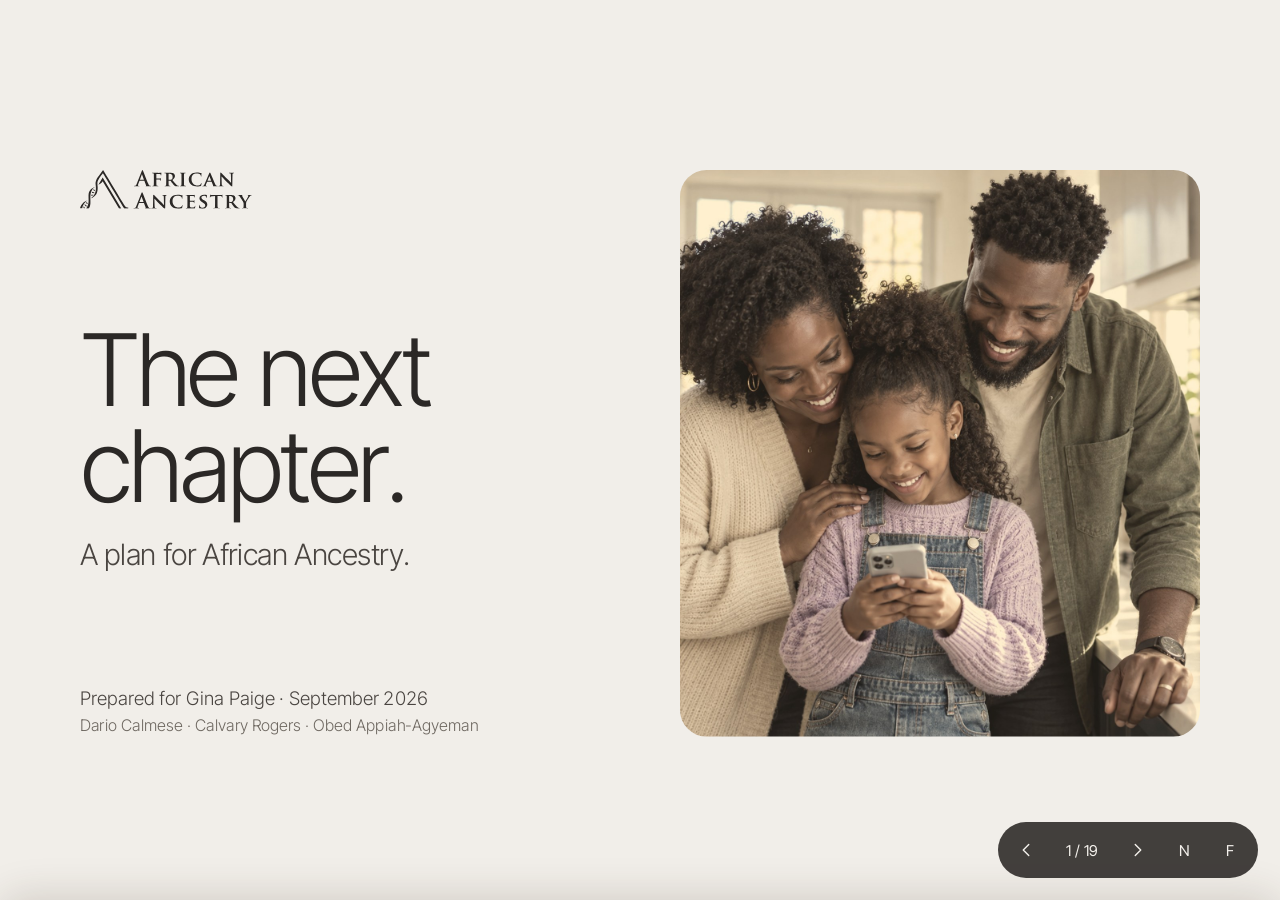
==== index.html @ 21d4db00 "Publish the African Ancestry deck" ====
<!doctype html>
<html lang="en">
<head>
<meta charset="utf-8">
<meta name="viewport" content="width=device-width, initial-scale=1">
<meta name="robots" content="noindex, nofollow">
<title>African Ancestry · The next chapter</title>
<style>
@font-face{font-family:'Inter Tight';font-weight:300;font-display:block;src:url([data-uri]) format('woff2')}
@font-face{font-family:'Inter Tight';font-weight:400;font-display:block;src:url([data-uri]) format('woff2')}
@font-face{font-family:'Inter Tight';font-weight:500;font-display:block;src:url([data-uri]) format('woff2')}
*{box-sizing:border-box}
html,body{margin:0;height:100%;background:#F1EEE9;overflow:hidden;-webkit-font-smoothing:antialiased;font-variant-numeric:tabular-nums}
#stage{position:fixed;left:0;top:0;width:var(--W,1920px);height:1080px;transform-origin:0 0}
#stage>section{position:absolute;left:0;top:0;width:100%;height:1080px;overflow:hidden;visibility:hidden;opacity:0;transition:opacity 280ms ease,visibility 0s linear 280ms}
#stage>section.is-current{visibility:visible;opacity:1;transition:opacity 280ms ease}
section aside{display:none}
/* Deck language = the mockups: warm paper, charcoal ink, light grotesk, dark pills, thin line icons. */
:root {
  --paper: #F1EEE9;
  --card: #F8F6F2;
  --card-line: #E7E2DA;
  --ink: #2B2826;
  --ink-2: #4A4541;
  --muted: #7B756E;
  --faint: #A49D95;
  --line: #DDD7CF;
  --pill: #2F2C2A;
  --on-pill: #F4F1EC;
}
section { background: var(--paper); color: var(--ink); font-family: 'Inter Tight', 'Helvetica Neue', Arial, sans-serif; font-weight: 300; padding: 120px 120px 110px; }
h1, h2, h3, p { margin: 0; font-weight: 300; }

/* chrome: logo top left, count and track top right (like the app's top bar) */
.chrome-logo { position: absolute; left: 120px; top: 52px; height: 40px; }
.chrome-count { position: absolute; right: 120px; top: 58px; display: flex; align-items: center; gap: 22px; font-size: 24px; font-weight: 400; color: var(--faint); }
.chrome-count .track { width: 140px; height: 4px; border-radius: 4px; background: #DCD6CE; overflow: hidden; }
.chrome-count .track i { display: block; height: 100%; background: var(--ink); }

/* type */
.eyebrow { font-size: 26px; line-height: 32px; font-weight: 400; color: var(--faint); }
.title { font-size: 88px; line-height: 92px; letter-spacing: -0.035em; }
.title-m { font-size: 72px; line-height: 78px; letter-spacing: -0.03em; }
.sub { font-size: 38px; line-height: 48px; letter-spacing: -0.02em; color: var(--ink-2); margin-top: 14px; }
.lead { font-size: 44px; line-height: 54px; letter-spacing: -0.02em; }
.body { font-size: 28px; line-height: 40px; color: var(--muted); }
.small { font-size: 24px; line-height: 32px; color: var(--muted); }
.ink { color: var(--ink); } .ink2 { color: var(--ink-2); } .muted { color: var(--muted); } .faint { color: var(--faint); }
.w4 { font-weight: 400; }

/* components */
.card { background: var(--card); border-radius: 32px; box-shadow: 0 1px 2px rgba(60, 45, 30, 0.04), 0 0 0 1px rgba(60, 45, 30, 0.04); }
.row { display: flex; align-items: center; gap: 28px; }
.icircle { flex: none; width: 76px; height: 76px; border-radius: 50%; background: var(--card); border: 1.5px solid var(--card-line); display: grid; place-items: center; color: #3A3632; }
.icircle.sm { width: 60px; height: 60px; }
.rt { font-size: 36px; line-height: 44px; letter-spacing: -0.015em; color: var(--ink); }
.rd { font-size: 26px; line-height: 34px; color: var(--muted); margin-top: 2px; }
.pill { display: inline-flex; align-items: center; gap: 22px; height: 76px; padding: 0 40px; border-radius: 999px; background: var(--pill); color: var(--on-pill); font-size: 28px; font-weight: 400; letter-spacing: -0.005em; white-space: nowrap; }
.pill-outline { display: inline-flex; align-items: center; height: 76px; padding: 0 40px; border-radius: 999px; border: 1.5px solid var(--ink); font-size: 28px; font-weight: 400; }
.hair { height: 1.5px; background: var(--line); border: 0; }

/* device frames */
.phone { flex: none; padding: 10px; border-radius: 56px; background: #1C1A19; box-shadow: 0 40px 80px -30px rgba(60, 45, 30, 0.35), 0 0 0 1px #0E0D0C; }
.phone img { display: block; width: 100%; border-radius: 46px; }
.browser { flex: none; border-radius: 22px; overflow: hidden; background: #FBFAF7; box-shadow: 0 40px 90px -40px rgba(60, 45, 30, 0.35), 0 0 0 1.5px #E3DDD4; }
.browser .bar { height: 46px; display: flex; align-items: center; gap: 10px; padding: 0 20px; border-bottom: 1.5px solid #ECE7E0; }
.browser .bar i { width: 13px; height: 13px; border-radius: 50%; background: #DDD7CE; }
.browser .bar span { margin-left: 18px; flex: 1; max-width: 420px; height: 28px; border-radius: 999px; background: #F1EEE9; font-size: 15px; line-height: 28px; color: var(--muted); text-align: center; font-weight: 400; }
.browser img { display: block; width: 100%; }
.shot { flex: none; padding: 8px; border-radius: 40px; background: #1C1A19; }
.shot img { display: block; width: 100%; border-radius: 32px; }

/* ---------- v2 additions ---------- */
:root { --brown: #7D5E45; --brown-soft: #EDE3D8; }
section { display: flex; flex-direction: column; }
.head { flex: none; }
.body { flex: 1; min-height: 0; position: relative; }
.serif { font-family: 'Instrument Serif', Georgia, serif; font-weight: 400; letter-spacing: -0.005em; }
.outcome { font-family: 'Instrument Serif', Georgia, serif; font-style: italic; font-weight: 400; color: var(--brown); font-size: 40px; line-height: 46px; letter-spacing: -0.005em; }
.outcome-label { font-size: 24px; line-height: 30px; font-weight: 400; color: var(--faint); }
.brown { color: var(--brown); }

/* pulsing dot for "You, next" */
.dot-next { position: relative; display: inline-block; width: 34px; height: 34px; border-radius: 50%; background: var(--brown); flex: none; }
.dot-next::before, .dot-next::after { content: ''; position: absolute; inset: 0; border-radius: 50%; border: 2px solid var(--brown); animation: ring 2.4s cubic-bezier(.2, .6, .3, 1) infinite; }
.dot-next::after { animation-delay: 1.2s; }
@keyframes ring { 0% { transform: scale(1); opacity: .6; } 100% { transform: scale(2.6); opacity: 0; } }
@media print { .dot-next::before, .dot-next::after { animation: none; opacity: 0; } }

/* quadrants */
.quad { display: grid; grid-template-columns: 250px 1fr 1fr; grid-template-rows: auto 1fr 1fr; gap: 14px; height: 100%; }
.qh { display: flex; flex-direction: column; justify-content: flex-end; gap: 4px; padding: 0 4px 6px; }
.qh b { font-weight: 500; font-size: 28px; line-height: 34px; color: var(--ink); }
.qrow { display: flex; flex-direction: column; justify-content: center; gap: 4px; padding-right: 12px; }
.qrow b { font-weight: 500; font-size: 28px; line-height: 34px; color: var(--ink); }
.qcell { position: relative; border-radius: 28px; background: var(--card); box-shadow: 0 0 0 1.5px var(--card-line) inset; padding: 30px 32px; display: flex; flex-direction: column; gap: 14px; }
.qcell.next { background: var(--brown-soft); box-shadow: 0 0 0 1.5px #D9C8B6 inset; justify-content: flex-end; }
.chip { display: inline-flex; align-items: center; gap: 12px; align-self: flex-start; height: 52px; padding: 0 24px 0 18px; border-radius: 999px; background: var(--paper); box-shadow: 0 0 0 1.5px var(--card-line) inset; font-size: 26px; font-weight: 400; color: var(--ink-2); white-space: nowrap; }
.chip i { width: 14px; height: 14px; border-radius: 50%; background: #BDB5AB; flex: none; }
.chip.you { background: var(--ink); color: var(--on-pill); box-shadow: none; }
.chip.you i { background: var(--on-pill); }

/* timeline */
.tl { display: grid; grid-template-columns: repeat(4, 1fr); gap: 56px; position: relative; }
.tl-track { position: absolute; left: 0; right: 0; top: 22px; height: 4px; border-radius: 4px; background: #DCD6CE; }
.tl-track i { display: block; height: 100%; border-radius: 4px; background: var(--ink); }
.tl-node { display: block; position: relative; z-index: 1; width: 48px; height: 48px; border-radius: 50%; background: var(--paper); border: 2px solid var(--ink); }
.tl-node.on { background: var(--ink); }
.tl-node.brown { background: var(--brown); border-color: var(--brown); }
.tl-col.dim { opacity: 0.26; }
.tl-name { font-size: 40px; line-height: 46px; letter-spacing: -0.015em; color: var(--ink); }

/* drill-down lists */
.do-list { display: flex; flex-direction: column; gap: 22px; }
.do { display: flex; align-items: center; gap: 22px; font-size: 32px; line-height: 40px; color: var(--ink); }
.do .icircle { width: 60px; height: 60px; }

/* path of a sale */
.path { display: grid; grid-template-columns: 170px repeat(5, 1fr); column-gap: 16px; row-gap: 20px; align-items: center; }
.step { border-radius: 24px; padding: 22px 22px; background: var(--card); box-shadow: 0 0 0 1.5px var(--card-line) inset; display: flex; flex-direction: column; gap: 10px; min-height: 150px; }
.step .st { font-size: 28px; line-height: 34px; color: var(--ink); }
.step .ss { display: flex; align-items: center; gap: 8px; font-size: 24px; line-height: 30px; }
.step.lost { background: transparent; box-shadow: 0 0 0 1.5px var(--line) inset; }
.step.lost .st { color: var(--faint); }

/* from / to */
.ft { display: grid; grid-template-columns: 200px 1fr 60px 1fr; column-gap: 24px; align-items: center; }
.ft > * { padding: 16px 0; border-bottom: 1.5px solid var(--line); }
.ft .lab { font-size: 26px; font-weight: 400; color: var(--faint); }
.ft .from { font-size: 30px; line-height: 38px; color: var(--muted); }
.ft .to { font-size: 30px; line-height: 38px; color: var(--ink); }
.ft .arr { color: var(--brown); display: grid; place-items: center; }
/* readable grays: every text size in the deck is 24px+, so 3:1 is the floor; body text gets 4.5:1+ */
:root { --muted: #6E6861; --faint: #847D75; }
.chrome-count { top: 56px; }

/* ---------- spacing system (one rhythm for every slide) ---------- */
/* outer margins 120 / 120 / 110. eyebrow -> title 16. head -> body 64. body -> footer 40. */
section { padding: 120px 120px 110px; }
.head .eyebrow + * { margin-top: 16px; }
.title-m { font-size: 72px; line-height: 80px; letter-spacing: -0.03em; }
.body { margin-top: 64px; }
.foot { flex: none; margin-top: 40px; }
.tl { margin-top: 64px !important; }
.row { gap: 24px; }
.today-line { position: absolute; left: 57px; top: -47px; height: 86px; border-left: 2.5px dashed var(--brown); }
.do { font-size: 30px; line-height: 38px; }
.do-list { gap: 20px; }
.step { min-height: 180px; justify-content: space-between; }
.path { row-gap: 28px; }

/* ---------- v3: no cursive; outcomes in brown medium sans; black card titles ---------- */
.outcome { font-family: 'Inter Tight', 'Helvetica Neue', Arial, sans-serif; font-style: normal; font-weight: 500; color: var(--brown); font-size: 30px; line-height: 38px; letter-spacing: -0.01em; }
.lead { color: #141210; font-weight: 400; }

/* quadrant, open plot with dashed axes */
.qplot { position: relative; height: 100%; min-height: 600px; }
.qaxis-v { position: absolute; left: 50%; top: 0; bottom: 0; border-left: 3px dashed var(--ink); }
.qaxis-h { position: absolute; top: 50%; left: 0; right: 0; border-top: 3px dashed var(--ink); }
.qlab { position: absolute; font-size: 28px; line-height: 34px; font-weight: 500; color: var(--ink); }
.qlab { white-space: nowrap; }
.qlab.q-tl { left: 0; top: 0; } .qlab.q-tr { right: 0; top: 0; text-align: right; }
.qlab.q-bl { left: 0; bottom: 0; } .qlab.q-br { right: 0; bottom: 0; text-align: right; }
.qaxis-label { position: absolute; font-size: 24px; line-height: 30px; font-weight: 400; color: var(--muted); white-space: nowrap; }
.qaxis-label.v { right: calc(50% + 18px); top: 0; }
.qaxis-label.h { right: 0; top: calc(50% + 16px); }
.qdot { position: absolute; width: 28px; height: 28px; margin: -14px 0 0 -14px; border-radius: 50%; background: #D3CABE; box-shadow: 0 0 0 2px #8E877F inset; }
.qdot.you { width: 34px; height: 34px; margin: -17px 0 0 -17px; background: var(--ink); box-shadow: none; }
.qname { position: absolute; transform: translate(26px, -50%); font-size: 28px; line-height: 34px; font-weight: 400; color: var(--ink-2); white-space: nowrap; }
.qname.you { font-weight: 500; color: var(--ink); }
.qname.next { font-weight: 500; color: var(--brown); }
.qplot .dot-next { position: absolute; margin: -17px 0 0 -17px; }
.qlink { position: absolute; border-left: 3px dashed var(--brown); }

/* ---------- v4 ---------- */
/* causes: one line each, so every column lines up */
.cause-grid { display: grid; grid-template-columns: repeat(4, 1fr); gap: 48px; }
.cause-t { font-size: 30px; line-height: 38px; color: var(--ink); margin-top: 6px; white-space: nowrap; }
.cause-s { margin-top: 6px; white-space: nowrap; }
.small.one { white-space: nowrap; }
/* milestone slides: the takeaway sits beside the title */
.head.split { display: flex; align-items: flex-end; justify-content: space-between; gap: 48px; }
.pill.brings { flex: none; font-size: 26px; height: 70px; padding: 0 34px; margin-bottom: 4px; }
.app-row { display: flex; justify-content: space-between; align-items: flex-start; width: 100%; max-width: 1680px; margin-left: auto; margin-right: auto; }
.app-row .phone { width: 312px; }
/* ads: the Today column is only as wide as its words */
.ft { grid-template-columns: 200px max-content 60px 1fr; column-gap: 32px; }
/* timeline drill-in: the current milestone pulses, the rest gray out on arrival */
.tl-node.pulse { background: var(--brown); border-color: var(--brown); }
.tl-node.pulse::before, .tl-node.pulse::after { content: ''; position: absolute; inset: -2px; border-radius: 50%; border: 2px solid var(--brown); animation: ring 2.4s cubic-bezier(.2, .6, .3, 1) infinite; }
.tl-node.pulse::after { animation-delay: 1.2s; }
.tl-col.dim { opacity: 1; }
.tl-col.dim > :not(.tl-node) { opacity: 0.28; } /* only the words gray out; dots stay solid so the line never shows through */
.is-current .tl-col.dim > :not(.tl-node) { animation: tl-dim 0.7s ease 0.15s both; }
@keyframes tl-dim { from { opacity: 1; } to { opacity: 0.28; } }
/* growth: one step per click */
.gsteps { display: flex; flex-direction: column; gap: 30px; padding-top: 40px; }
.gs-t { font-size: 32px; line-height: 40px; margin-top: 4px; }
.gsteps .small { margin-top: 6px; }
section[data-steps] .stp { opacity: 0; transform: translateY(14px); transition: opacity 0.5s ease, transform 0.5s ease; }
section[data-steps] .stp.on { opacity: 1; transform: none; }
@media print {
  .tl-node.pulse::before, .tl-node.pulse::after { animation: none; opacity: 0; }
  .is-current .tl-col.dim > :not(.tl-node) { animation: none; }
  section[data-steps] .stp { opacity: 1; transform: none; }
}

/* ---------- v5: landscape, read by its axis ends ---------- */
.qaxis-v { top: 52px; bottom: 52px; }
.qpole { position: absolute; font-size: 30px; line-height: 36px; font-weight: 500; color: var(--ink); white-space: nowrap; }
.qpole.top { left: 50%; top: 0; transform: translateX(-50%); }
.qpole.bottom { left: 50%; bottom: 0; transform: translateX(-50%); }
.qpole.left { left: 0; top: calc(50% - 50px); }
.qpole.right { right: 0; top: calc(50% - 50px); }
.qzone { position: absolute; left: 50%; right: 0; top: 52px; bottom: 50%; background: var(--brown-soft); border-radius: 0 28px 0 0; }
.qzone-note { position: absolute; right: 24px; top: 72px; font-size: 24px; line-height: 30px; font-weight: 400; color: var(--brown); white-space: nowrap; }
.qdot { width: 30px; height: 30px; margin: -15px 0 0 -15px; }
.qname { font-size: 28px; color: var(--ink-2); }
.qarrow { position: absolute; width: 18px; height: 18px; margin-left: -9px; border-left: 3px solid var(--brown); border-top: 3px solid var(--brown); transform: rotate(45deg); background: var(--brown-soft); }

.controls{position:fixed;right:22px;bottom:22px;z-index:10;display:flex;gap:2px;align-items:center;padding:6px;border-radius:999px;background:rgba(47,44,42,.9);color:#F4F1EC;font:400 15px/1 'Inter Tight',Arial,sans-serif;transition:opacity .3s}
.controls.idle{opacity:0}
.controls button{width:44px;height:44px;border-radius:999px;border:0;background:transparent;color:inherit;cursor:pointer;display:grid;place-items:center;font:inherit}
.controls button:hover,.controls button[aria-pressed=true]{background:rgba(255,255,255,.14)}
.controls .count{padding:0 10px;min-width:64px;text-align:center}
.notes{position:fixed;left:0;right:0;bottom:0;z-index:9;max-height:40vh;overflow:auto;background:#F8F6F2;color:#2B2826;padding:24px 32px 96px;border-radius:24px 24px 0 0;box-shadow:0 -12px 40px rgba(60,45,30,.18);transform:translateY(104%);transition:transform .38s cubic-bezier(.32,.72,0,1);font:300 20px/30px 'Inter Tight',Arial,sans-serif}
.notes.open{transform:none}
.notes .label{font-size:15px;line-height:20px;font-weight:400;color:#7B756E;margin-bottom:8px}
.notes p{max-width:1100px;margin:0}
@media print{
  @page{size:1920px 1080px;margin:0}
  html,body{height:auto;overflow:visible;background:#F1EEE9}
  #stage{position:static;transform:none!important;width:1920px!important;height:auto}
  #stage>section{position:relative;visibility:visible;opacity:1;break-after:page;page-break-after:always}
  .controls,.notes{display:none}
}
</style>
</head>
<body>
<div id="stage">
<section id="title" data-bare style="display:grid; grid-template-columns:1fr 780px; column-gap:96px; padding:120px 120px 110px">
  <div style="display:flex; flex-direction:column; justify-content:space-between">
    <img src="[data-uri]" alt="African Ancestry" style="height:58px; align-self:flex-start">
    <div>
      <h1 style="font-size:150px; line-height:144px; letter-spacing:-0.045em">The next<br>chapter.</h1>
      <p class="sub" style="font-size:44px; line-height:54px; margin-top:34px">A plan for African Ancestry.</p>
    </div>
    <div>
      <p style="font-size:28px; line-height:36px" class="ink2">Prepared for Gina Paige · September 2026</p>
      <p class="small" style="margin-top:8px">Dario Calmese · Calvary Rogers · Obed Appiah-Agyeman</p>
    </div>
  </div>
  <img src="[data-uri]" alt="A family gathered around a phone" style="width:100%; height:850px; object-fit:cover; object-position:50% 45%; border-radius:40px">
  <aside>Open simply. This is a plan for the next chapter of African Ancestry: what is holding the business back today, how we fix it, and how the story she has built for 23 years becomes a system that keeps families coming back. The look of this deck is the look we propose for the brand.</aside>
</section>
<section id="stand">
<div class="chrome-count"><span>02 / 19</span><span class="track"><i style="width:10.526315789473683%"></i></span></div>
  <div class="head"><p class="eyebrow">Where we stand</p><h2 class="title-m">Four things are holding you back.</h2></div>
  <div class="body" style="display:grid; grid-template-columns:1fr 1fr; grid-template-rows:1fr 1fr; gap:28px">
    <div class="card" style="padding:44px 48px"><p class="eyebrow">01</p><p class="lead" style="margin-top:12px">Your ads can't see your sales.</p><p class="body" style="margin-top:12px">In August, Meta ads got the same clicks as July and reported half the purchases.</p></div>
    <div class="card" style="padding:44px 48px"><p class="eyebrow">02</p><p class="lead" style="margin-top:12px">Search and AI can't read your site.</p><p class="body" style="margin-top:12px">Your home and product pages load empty for them.</p></div>
    <div class="card" style="padding:44px 48px"><p class="eyebrow">03</p><p class="lead" style="margin-top:12px">The site undersells a $299 test.</p><p class="body" style="margin-top:12px">Price, timing, and your privacy promise are hard to find.</p></div>
    <div class="card" style="padding:44px 48px"><p class="eyebrow">04</p><p class="lead" style="margin-top:12px">Most revenue ends at one sale.</p><p class="body" style="margin-top:12px">71% of revenue comes from first-time buyers.</p></div>
  </div>
  <aside>Four problems, in plain terms. One: the ads still work, but Meta can't see most of the sales they drive. July and August had the same clicks; Meta reported half the purchases. These are Meta's figures, not total sales. Two: search engines and AI assistants see an empty page on the home and product pages, because the content only appears after code runs in the browser. Three: the pages after the click don't make the case for a $299 test. Price, results timing and the privacy promise are hard to find. Four: most revenue is a single sale. 71% of revenue comes from first-time buyers, and 95% of sales are test kits.</aside>
</section>
<section id="causes">
<div class="chrome-count"><span>03 / 19</span><span class="track"><i style="width:15.789473684210526%"></i></span></div>
  <div class="head"><p class="eyebrow">What's causing it</p><h2 class="title-m">Your site today, on a phone.</h2></div>
  <div class="body cause-grid">
    <div><p class="eyebrow">01</p><p class="cause-t">Checkout leaves your site.</p><p class="small cause-s">Meta loses track of the sale.</p><div class="shot" style="width:240px; margin-top:32px"><img src="[data-uri]" alt="Today's checkout on africanancestry.myshopify.com"></div></div>
    <div><p class="eyebrow">02</p><p class="cause-t">What search and AI see.</p><p class="small cause-s">An empty page until code runs.</p><div class="shot" style="width:240px; margin-top:32px"><img src="[data-uri]" alt="Today's product page with JavaScript off: blank"></div></div>
    <div><p class="eyebrow">03</p><p class="cause-t">A popup covers Add to cart.</p><p class="small cause-s">Results timing: three answers.</p><div class="shot" style="width:240px; margin-top:32px"><img src="[data-uri]" alt="Today's product page with an SMS popup over it"></div></div>
    <div><p class="eyebrow">04</p><p class="cause-t">Reviews stop in 2023.</p><p class="small cause-s">Nothing brings people back.</p><div class="shot" style="width:240px; margin-top:32px"><img src="[data-uri]" alt="Today's product page reviews, dated 2023"></div></div>
  </div>
  <aside>What we found on the live site on 25 September, at phone size. One: the checkout moves to africanancestry.myshopify.com, and the Add to cart signal never reaches Meta, so Meta loses the trail before the sale. Two: this is the product page as search engines and AI assistants see it. Everything loads later, in the browser. Three: an SMS popup lands on the product page right at Add to cart, and results timing appears three different ways across the site. Four: the newest reviews on the product page, sorted most recent, are from 2023. After the result arrives, there is nothing to come back to.</aside>
</section>
<section id="landscape">
<div class="chrome-count"><span>04 / 19</span><span class="track"><i style="width:21.052631578947366%"></i></span></div>
  <div class="head"><p class="eyebrow">The landscape</p><h2 class="title-m">Only you name a people and a place.</h2></div>
  <div class="body" style="display:grid; grid-template-columns:1.5fr 1fr; gap:96px">
    <div class="qplot">
      <span class="qaxis-v"></span><span class="qaxis-h"></span>
      <p class="qpole top">A lifelong family</p>
      <p class="qpole bottom">A one-time report</p>
      <p class="qpole left">Region percentages</p>
      <p class="qpole right">A people and a place</p>
      <span class="qdot" style="left:22%; top:30%"></span><span class="qname" style="left:22%; top:30%">Ancestry</span>
      <span class="qdot" style="left:10%; top:64%"></span><span class="qname" style="left:10%; top:64%">23andMe</span>
      <span class="qdot" style="left:31%; top:64%"></span><span class="qname" style="left:31%; top:64%">AfroRoots</span>
      <span class="qdot" style="left:20%; top:78%"></span><span class="qname" style="left:20%; top:78%">Living DNA</span>
      <span class="dot-next" style="left:64%; top:28%"></span><span class="qname next" style="left:64%; top:28%">You, next</span>
      <span class="qdot you" style="left:64%; top:72%"></span><span class="qname you" style="left:64%; top:72%">You, today</span>
    </div>
    <div style="display:flex; flex-direction:column; gap:30px; justify-content:center">
      <p class="eyebrow">What only you have</p>
      <div class="row"><span class="icircle sm"><svg xmlns="http://www.w3.org/2000/svg" width="26" height="26" viewBox="0 0 24 24" fill="none" stroke="currentColor" stroke-width="1.5" stroke-linecap="round" stroke-linejoin="round" class="lucide lucide-database" aria-hidden="true"><ellipse cx="12" cy="5" rx="9" ry="3"></ellipse><path d="M3 5V19A9 3 0 0 0 21 19V5"></path><path d="M3 12A9 3 0 0 0 21 12"></path></svg></span><p class="rt" style="font-size:32px; line-height:40px">30,000+ indigenous African samples</p></div>
      <div class="row"><span class="icircle sm"><svg xmlns="http://www.w3.org/2000/svg" width="26" height="26" viewBox="0 0 24 24" fill="none" stroke="currentColor" stroke-width="1.5" stroke-linecap="round" stroke-linejoin="round" class="lucide lucide-map-pin" aria-hidden="true"><path d="M20 10c0 4.993-5.539 10.193-7.399 11.799a1 1 0 0 1-1.202 0C9.539 20.193 4 14.993 4 10a8 8 0 0 1 16 0"></path><circle cx="12" cy="10" r="3"></circle></svg></span><p class="rt" style="font-size:32px; line-height:40px">A people and a place, not percentages</p></div>
      <div class="row" style="align-items:flex-start"><span class="icircle sm"><svg xmlns="http://www.w3.org/2000/svg" width="26" height="26" viewBox="0 0 24 24" fill="none" stroke="currentColor" stroke-width="1.5" stroke-linecap="round" stroke-linejoin="round" class="lucide lucide-lock" aria-hidden="true"><rect width="18" height="11" x="3" y="11" rx="2" ry="2"></rect><path d="M7 11V7a5 5 0 0 1 10 0v4"></path></svg></span><div><p class="rt" style="font-size:32px; line-height:40px">Every sample destroyed, never sold</p><p class="small" style="margin-top:4px">After 23andMe's 2025 bankruptcy and sale, this matters more.</p></div></div>
      <div class="row"><span class="icircle sm"><svg xmlns="http://www.w3.org/2000/svg" width="26" height="26" viewBox="0 0 24 24" fill="none" stroke="currentColor" stroke-width="1.5" stroke-linecap="round" stroke-linejoin="round" class="lucide lucide-hand-heart" aria-hidden="true"><path d="M11 14h2a2 2 0 0 0 0-4h-3c-.6 0-1.1.2-1.4.6L3 16"></path><path d="m14.45 13.39 5.05-4.694C20.196 8 21 6.85 21 5.75a2.75 2.75 0 0 0-4.797-1.837.276.276 0 0 1-.406 0A2.75 2.75 0 0 0 11 5.75c0 1.2.802 2.248 1.5 2.946L16 11.95"></path><path d="m2 15 6 6"></path><path d="m7 20 1.6-1.4c.3-.4.8-.6 1.4-.6h4c1.1 0 2.1-.4 2.8-1.2l4.6-4.4a1 1 0 0 0-2.75-2.91"></path></svg></span><p class="rt" style="font-size:32px; line-height:40px">23 years, over a million people served</p></div>
      <p class="small" style="margin-top:12px">Positions are our read of each company's offer.</p>
    </div>
  </div>
  <aside>Two questions. Left to right: what a customer learns, region percentages or a people and a place. Bottom to top: what happens after the result, a one-time report or a lifelong family. 23andMe, Living DNA and AfroRoots sell percentages, once. Ancestry sells percentages but keeps people with its records. African Ancestry today sits bottom right: the most specific answer anyone offers, delivered once. The top right is empty. A specific answer that becomes a lifelong family relationship is somewhere no competitor can go, because only she has the database, the specificity, the privacy promise, and 23 years of trust with over a million people.</aside>
</section>
<section id="fix">
<div class="chrome-count"><span>05 / 19</span><span class="track"><i style="width:26.31578947368421%"></i></span></div>
  <div class="head"><p class="eyebrow">How we fix it</p><h2 class="title-m">Five moves.</h2></div>
  <div class="body" style="display:flex; flex-direction:column; justify-content:space-between; max-height:640px">
    <div class="row"><span class="icircle" style="width:86px; height:86px"><svg xmlns="http://www.w3.org/2000/svg" width="30" height="30" viewBox="0 0 24 24" fill="none" stroke="currentColor" stroke-width="1.5" stroke-linecap="round" stroke-linejoin="round" class="lucide lucide-eye" aria-hidden="true"><path d="M2.062 12.348a1 1 0 0 1 0-.696 10.75 10.75 0 0 1 19.876 0 1 1 0 0 1 0 .696 10.75 10.75 0 0 1-19.876 0"></path><circle cx="12" cy="12" r="3"></circle></svg></span><div><p class="rt" style="font-size:42px; line-height:50px">See every sale</p><p class="rd" style="font-size:28px; line-height:36px">Meta and Shopify count the same purchases.</p></div></div>
    <div class="row"><span class="icircle" style="width:86px; height:86px"><svg xmlns="http://www.w3.org/2000/svg" width="30" height="30" viewBox="0 0 24 24" fill="none" stroke="currentColor" stroke-width="1.5" stroke-linecap="round" stroke-linejoin="round" class="lucide lucide-search" aria-hidden="true"><path d="m21 21-4.34-4.34"></path><circle cx="11" cy="11" r="8"></circle></svg></span><div><p class="rt" style="font-size:42px; line-height:50px">Be found</p><p class="rd" style="font-size:28px; line-height:36px">Search engines and AI assistants can read and recommend you.</p></div></div>
    <div class="row"><span class="icircle" style="width:86px; height:86px"><svg xmlns="http://www.w3.org/2000/svg" width="30" height="30" viewBox="0 0 24 24" fill="none" stroke="currentColor" stroke-width="1.5" stroke-linecap="round" stroke-linejoin="round" class="lucide lucide-shopping-bag" aria-hidden="true"><path d="M16 10a4 4 0 0 1-8 0"></path><path d="M3.103 6.034h17.794"></path><path d="M3.4 5.467a2 2 0 0 0-.4 1.2V20a2 2 0 0 0 2 2h14a2 2 0 0 0 2-2V6.667a2 2 0 0 0-.4-1.2l-2-2.667A2 2 0 0 0 17 2H7a2 2 0 0 0-1.6.8z"></path></svg></span><div><p class="rt" style="font-size:42px; line-height:50px">Sell with clarity</p><p class="rd" style="font-size:28px; line-height:36px">Price, timing, and your privacy promise on the first screen.</p></div></div>
    <div class="row"><span class="icircle" style="width:86px; height:86px"><svg xmlns="http://www.w3.org/2000/svg" width="30" height="30" viewBox="0 0 24 24" fill="none" stroke="currentColor" stroke-width="1.5" stroke-linecap="round" stroke-linejoin="round" class="lucide lucide-layers lucide-layers-3" aria-hidden="true"><path d="M12.83 2.18a2 2 0 0 0-1.66 0L2.6 6.08a1 1 0 0 0 0 1.83l8.58 3.91a2 2 0 0 0 1.66 0l8.58-3.9a1 1 0 0 0 0-1.83z"></path><path d="M2 12a1 1 0 0 0 .58.91l8.6 3.91a2 2 0 0 0 1.65 0l8.58-3.9A1 1 0 0 0 22 12"></path><path d="M2 17a1 1 0 0 0 .58.91l8.6 3.91a2 2 0 0 0 1.65 0l8.58-3.9A1 1 0 0 0 22 17"></path></svg></span><div><p class="rt" style="font-size:42px; line-height:50px">Tell one story everywhere</p><p class="rd" style="font-size:28px; line-height:36px">The same look and voice across site, ads, email, and checkout.</p></div></div>
    <div class="row"><span class="icircle" style="width:86px; height:86px"><svg xmlns="http://www.w3.org/2000/svg" width="30" height="30" viewBox="0 0 24 24" fill="none" stroke="currentColor" stroke-width="1.5" stroke-linecap="round" stroke-linejoin="round" class="lucide lucide-house lucide-home" aria-hidden="true"><path d="M15 21v-8a1 1 0 0 0-1-1h-4a1 1 0 0 0-1 1v8"></path><path d="M3 10a2 2 0 0 1 .709-1.528l7-6a2 2 0 0 1 2.582 0l7 6A2 2 0 0 1 21 10v9a2 2 0 0 1-2 2H5a2 2 0 0 1-2-2z"></path></svg></span><div><p class="rt" style="font-size:42px; line-height:50px">Give the story a home</p><p class="rd" style="font-size:28px; line-height:36px">A family app that brings people back after the result.</p></div></div>
  </div>
  <aside>Five moves, one per problem, plus the one that ties them together. See every sale: fix the measurement so Meta counts what Shopify counts. Be found: make the site readable to search engines and AI assistants. Sell with clarity: put price, timing and the privacy promise on the first screen, with no popups in the way. Tell one story everywhere: one look and voice from the ad to the checkout. And give the story a home: a family app, so the relationship continues after the result.</aside>
</section>
<section id="core" style="display:grid; grid-template-columns:1fr 680px; column-gap:96px; align-items:center; padding:120px 120px 110px">
<div class="chrome-count"><span>06 / 19</span><span class="track"><i style="width:31.57894736842105%"></i></span></div>
  <div>
    <p class="eyebrow">The core problem</p>
    <h2 style="font-size:84px; line-height:92px; letter-spacing:-0.035em; margin-top:26px">Your story has always driven your sales.</h2>
    <h2 class="brown" style="font-size:84px; line-height:92px; letter-spacing:-0.035em; margin-top:34px">What's been missing is a system to hold it, and catalyze its value.</h2>
  </div>
  <img src="[data-uri]" alt="A grandfather and his granddaughter in the branches of a tree" style="width:100%; height:820px; object-fit:cover; border-radius:40px">
  <aside>This is the heart of it. The reveals, the families, the celebrities, the founders: her story has always been what sells the test. But there has never been a system to hold that story after the sale, or to turn it into more value for her and for families. Everything that follows builds that system.</aside>
</section>
<section id="tl1">
<div class="chrome-count"><span>07 / 19</span><span class="track"><i style="width:36.84210526315789%"></i></span></div>
  <div class="head"><p class="eyebrow">How we bring them back</p><h2 class="title-m">Four milestones. Each builds on the last.</h2></div>
  <div class="tl"><div class="tl-track"><i style="width:calc((100% - 168px) * 0 / 4 + 200px)"></i></div><div class="tl-col"><span class="tl-node pulse"></span><p class="eyebrow" style="margin-top:34px">01</p><p class="tl-name" style="margin-top:4px; height:92px">Stabilize</p><p class="small" style="margin-top:12px; height:96px">Meta sees every sale. Search and AI can read the site.</p><hr class="hair" style="margin:22px 0"><p class="outcome-label">Brings back</p><p class="outcome" style="margin-top:6px">Your ad budget, working at full strength.</p></div><div class="tl-col dim"><span class="tl-node"></span><p class="eyebrow" style="margin-top:34px">02</p><p class="tl-name" style="margin-top:4px; height:92px">Relaunch the storefront</p><p class="small" style="margin-top:12px; height:96px">A new mobile and desktop site. Ad to checkout in three taps.</p><hr class="hair" style="margin:22px 0"><p class="outcome-label">Brings back</p><p class="outcome" style="margin-top:6px">More of the people who click, buying.</p></div><div class="tl-col dim"><span class="tl-node"></span><p class="eyebrow" style="margin-top:34px">03</p><p class="tl-name" style="margin-top:4px; height:92px">Open the family app</p><p class="small" style="margin-top:12px; height:96px">Discover, Preserve, Connect, and Pass on.</p><hr class="hair" style="margin:22px 0"><p class="outcome-label">Brings back</p><p class="outcome" style="margin-top:6px">Customers who return after the result.</p></div><div class="tl-col dim"><span class="tl-node"></span><p class="eyebrow" style="margin-top:34px">04</p><p class="tl-name" style="margin-top:4px; height:92px">Grow beyond the family</p><p class="small" style="margin-top:12px; height:96px">Communities, institutions, and the diaspora.</p><hr class="hair" style="margin:22px 0"><p class="outcome-label">Brings back</p><p class="outcome" style="margin-top:6px">New audiences, and contracts instead of single sales.</p></div></div>
  <aside>Four milestones, no dates. Each one pays off on its own and sets up the next. One, stabilize: Meta sees every sale and search engines can read the site, so the ad budget works at full strength again. Two, relaunch the storefront on mobile and desktop, with ad to checkout in three taps, so more of the people who click actually buy. Three, open the family app: Discover, Preserve, Connect and Pass on, so customers come back after the result and families trace the next line. Four, grow beyond the family into communities, institutions and the diaspora, for new audiences and contracts instead of one sale at a time. We start with the first: stabilize, because everything else depends on it.</aside>
</section>
<section id="m1">
<div class="chrome-count"><span>08 / 19</span><span class="track"><i style="width:42.10526315789473%"></i></span></div>
  <div class="head split"><div><p class="eyebrow">Milestone 01 · Stabilize</p><h2 class="title-m">See every sale.</h2></div><span class="pill brings">Brings back: your ad budget, working at full strength</span></div>
  <div class="body" style="display:grid; grid-template-columns:1fr 720px; gap:96px; align-items:start">
    <div style="display:flex; flex-direction:column; gap:28px">
      <div class="row"><span class="icircle sm"><svg xmlns="http://www.w3.org/2000/svg" width="26" height="26" viewBox="0 0 24 24" fill="none" stroke="currentColor" stroke-width="1.5" stroke-linecap="round" stroke-linejoin="round" class="lucide lucide-globe" aria-hidden="true"><circle cx="12" cy="12" r="10"></circle><path d="M12 2a14.5 14.5 0 0 0 0 20 14.5 14.5 0 0 0 0-20"></path><path d="M2 12h20"></path></svg></span><p class="rt" style="font-size:32px; line-height:40px">Keep checkout on your own web address</p></div>
      <div class="row"><span class="icircle sm"><svg xmlns="http://www.w3.org/2000/svg" width="26" height="26" viewBox="0 0 24 24" fill="none" stroke="currentColor" stroke-width="1.5" stroke-linecap="round" stroke-linejoin="round" class="lucide lucide-shopping-bag" aria-hidden="true"><path d="M16 10a4 4 0 0 1-8 0"></path><path d="M3.103 6.034h17.794"></path><path d="M3.4 5.467a2 2 0 0 0-.4 1.2V20a2 2 0 0 0 2 2h14a2 2 0 0 0 2-2V6.667a2 2 0 0 0-.4-1.2l-2-2.667A2 2 0 0 0 17 2H7a2 2 0 0 0-1.6.8z"></path></svg></span><p class="rt" style="font-size:32px; line-height:40px">Send Add to cart and purchases to Meta</p></div>
      <div class="row"><span class="icircle sm"><svg xmlns="http://www.w3.org/2000/svg" width="26" height="26" viewBox="0 0 24 24" fill="none" stroke="currentColor" stroke-width="1.5" stroke-linecap="round" stroke-linejoin="round" class="lucide lucide-link" aria-hidden="true"><path d="M10 13a5 5 0 0 0 7.54.54l3-3a5 5 0 0 0-7.07-7.07l-1.72 1.71"></path><path d="M14 11a5 5 0 0 0-7.54-.54l-3 3a5 5 0 0 0 7.07 7.07l1.71-1.71"></path></svg></span><p class="rt" style="font-size:32px; line-height:40px">Keep the click on every ad link</p></div>
      <div class="row"><span class="icircle sm"><svg xmlns="http://www.w3.org/2000/svg" width="26" height="26" viewBox="0 0 24 24" fill="none" stroke="currentColor" stroke-width="1.5" stroke-linecap="round" stroke-linejoin="round" class="lucide lucide-search" aria-hidden="true"><path d="m21 21-4.34-4.34"></path><circle cx="11" cy="11" r="8"></circle></svg></span><p class="rt" style="font-size:32px; line-height:40px">Make every page readable to search and AI</p></div>
      <div class="row"><span class="icircle sm"><svg xmlns="http://www.w3.org/2000/svg" width="26" height="26" viewBox="0 0 24 24" fill="none" stroke="currentColor" stroke-width="1.5" stroke-linecap="round" stroke-linejoin="round" class="lucide lucide-chart-no-axes-column lucide-bar-chart-2" aria-hidden="true"><path d="M5 21v-6"></path><path d="M12 21V3"></path><path d="M19 21V9"></path></svg></span><p class="rt" style="font-size:32px; line-height:40px">A weekly scorecard of five numbers</p></div>
    </div>
    <div class="card" style="padding:36px 44px">
      <p class="eyebrow">The path of a sale</p>
      <div style="display:flex; flex-direction:column; margin-top:10px">
        <div class="row" style="padding:15px 0; border-bottom:1.5px solid var(--line)"><span class="icircle sm" style="width:50px; height:50px"><svg xmlns="http://www.w3.org/2000/svg" width="22" height="22" viewBox="0 0 24 24" fill="none" stroke="currentColor" stroke-width="1.5" stroke-linecap="round" stroke-linejoin="round" class="lucide lucide-check" aria-hidden="true"><path d="M20 6 9 17l-5-5"></path></svg></span><p class="rt" style="font-size:30px">Ad click</p><p class="small" style="margin-left:auto">Meta sees it</p></div>
        <div class="row" style="padding:15px 0; border-bottom:1.5px solid var(--line)"><span class="icircle sm" style="width:50px; height:50px"><svg xmlns="http://www.w3.org/2000/svg" width="22" height="22" viewBox="0 0 24 24" fill="none" stroke="currentColor" stroke-width="1.5" stroke-linecap="round" stroke-linejoin="round" class="lucide lucide-check" aria-hidden="true"><path d="M20 6 9 17l-5-5"></path></svg></span><p class="rt" style="font-size:30px">Landing page</p><p class="small" style="margin-left:auto">Meta sees it</p></div>
        <div class="row" style="padding:15px 0; border-bottom:1.5px solid var(--line)"><span class="icircle sm" style="width:50px; height:50px"><svg xmlns="http://www.w3.org/2000/svg" width="22" height="22" viewBox="0 0 24 24" fill="none" stroke="currentColor" stroke-width="1.5" stroke-linecap="round" stroke-linejoin="round" class="lucide lucide-check" aria-hidden="true"><path d="M20 6 9 17l-5-5"></path></svg></span><p class="rt" style="font-size:30px">Add to cart</p><p class="small" style="margin-left:auto">Meta sees it</p></div>
        <div class="row" style="padding:15px 0; border-bottom:1.5px solid var(--line)"><span class="icircle sm" style="width:50px; height:50px"><svg xmlns="http://www.w3.org/2000/svg" width="22" height="22" viewBox="0 0 24 24" fill="none" stroke="currentColor" stroke-width="1.5" stroke-linecap="round" stroke-linejoin="round" class="lucide lucide-check" aria-hidden="true"><path d="M20 6 9 17l-5-5"></path></svg></span><p class="rt" style="font-size:30px">Checkout</p><p class="small" style="margin-left:auto">Meta sees it</p></div>
        <div class="row" style="padding:15px 0"><span class="icircle sm" style="width:50px; height:50px"><svg xmlns="http://www.w3.org/2000/svg" width="22" height="22" viewBox="0 0 24 24" fill="none" stroke="currentColor" stroke-width="1.5" stroke-linecap="round" stroke-linejoin="round" class="lucide lucide-check" aria-hidden="true"><path d="M20 6 9 17l-5-5"></path></svg></span><p class="rt" style="font-size:30px">Purchase</p><p class="small" style="margin-left:auto">Meta sees it</p></div>
      </div>
      <div class="pill" style="margin-top:18px; width:100%; justify-content:space-between">Meta sees what Shopify sees <svg xmlns="http://www.w3.org/2000/svg" width="28" height="28" viewBox="0 0 24 24" fill="none" stroke="currentColor" stroke-width="1.5" stroke-linecap="round" stroke-linejoin="round" class="lucide lucide-arrow-right" aria-hidden="true"><path d="M5 12h14"></path><path d="m12 5 7 7-7 7"></path></svg></div>
    </div>
  </div>
  <aside>Milestone one is plumbing, and it comes first because everything else depends on it. Keep checkout on her own web address, send Add to cart and purchases to Meta, keep the click ID on every ad link, and make every page readable to search and AI. Then a weekly scorecard of five numbers, so she can watch it work. When Meta can see every step of a sale, it learns who her buyers are and finds more people like them. The same budget works harder.</aside>
</section>
<section id="tl2">
<div class="chrome-count"><span>09 / 19</span><span class="track"><i style="width:47.368421052631575%"></i></span></div>
  <div class="head"><p class="eyebrow">How we bring them back</p><h2 class="title-m">Four milestones. Each builds on the last.</h2></div>
  <div class="tl"><div class="tl-track"><i style="width:calc((100% - 168px) * 1 / 4 + 256px)"></i></div><div class="tl-col dim"><span class="tl-node on"></span><p class="eyebrow" style="margin-top:34px">01</p><p class="tl-name" style="margin-top:4px; height:92px">Stabilize</p><p class="small" style="margin-top:12px; height:96px">Meta sees every sale. Search and AI can read the site.</p><hr class="hair" style="margin:22px 0"><p class="outcome-label">Brings back</p><p class="outcome" style="margin-top:6px">Your ad budget, working at full strength.</p></div><div class="tl-col"><span class="tl-node pulse"></span><p class="eyebrow" style="margin-top:34px">02</p><p class="tl-name" style="margin-top:4px; height:92px">Relaunch the storefront</p><p class="small" style="margin-top:12px; height:96px">A new mobile and desktop site. Ad to checkout in three taps.</p><hr class="hair" style="margin:22px 0"><p class="outcome-label">Brings back</p><p class="outcome" style="margin-top:6px">More of the people who click, buying.</p></div><div class="tl-col dim"><span class="tl-node"></span><p class="eyebrow" style="margin-top:34px">03</p><p class="tl-name" style="margin-top:4px; height:92px">Open the family app</p><p class="small" style="margin-top:12px; height:96px">Discover, Preserve, Connect, and Pass on.</p><hr class="hair" style="margin:22px 0"><p class="outcome-label">Brings back</p><p class="outcome" style="margin-top:6px">Customers who return after the result.</p></div><div class="tl-col dim"><span class="tl-node"></span><p class="eyebrow" style="margin-top:34px">04</p><p class="tl-name" style="margin-top:4px; height:92px">Grow beyond the family</p><p class="small" style="margin-top:12px; height:96px">Communities, institutions, and the diaspora.</p><hr class="hair" style="margin:22px 0"><p class="outcome-label">Brings back</p><p class="outcome" style="margin-top:6px">New audiences, and contracts instead of single sales.</p></div></div>
  <aside>With the plumbing fixed, we relaunch the storefront.</aside>
</section>
<section id="m2">
<div class="chrome-count"><span>10 / 19</span><span class="track"><i style="width:52.63157894736842%"></i></span></div>
  <div class="head split"><div><p class="eyebrow">Milestone 02 · Relaunch the storefront</p><h2 class="title-m">A storefront worthy of the test.</h2></div><span class="pill brings">Brings back: more buyers per click</span></div>
  <div class="body" style="display:flex; align-items:flex-start; gap:48px">
    <div class="browser" style="width:820px"><div class="bar"><i></i><i></i><i></i><span>africanancestry.com</span></div><img src="[data-uri]" alt="Proposed desktop home page"></div>
    <div style="flex:1; display:flex; justify-content:center; gap:32px">
      <div class="phone" style="width:250px"><img src="[data-uri]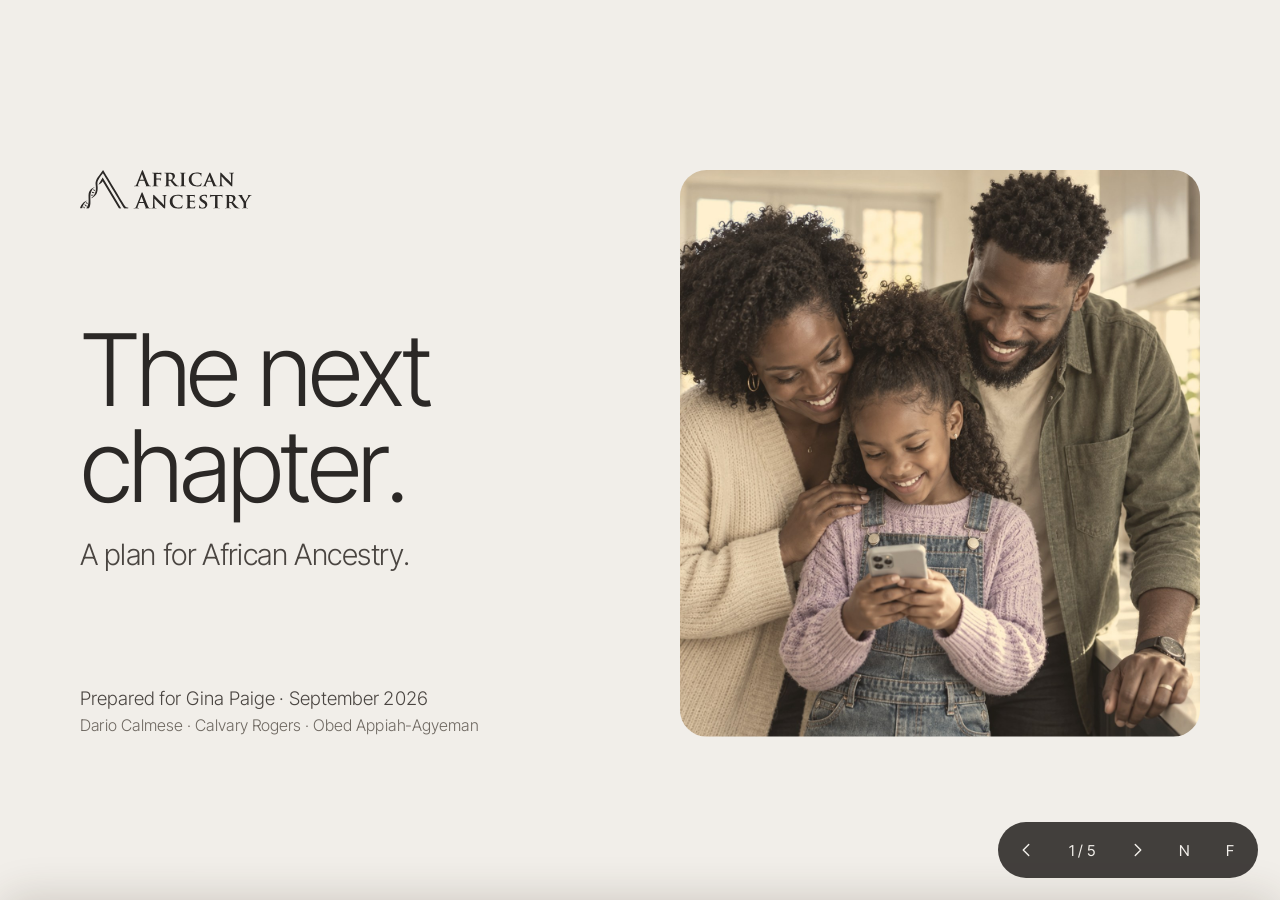
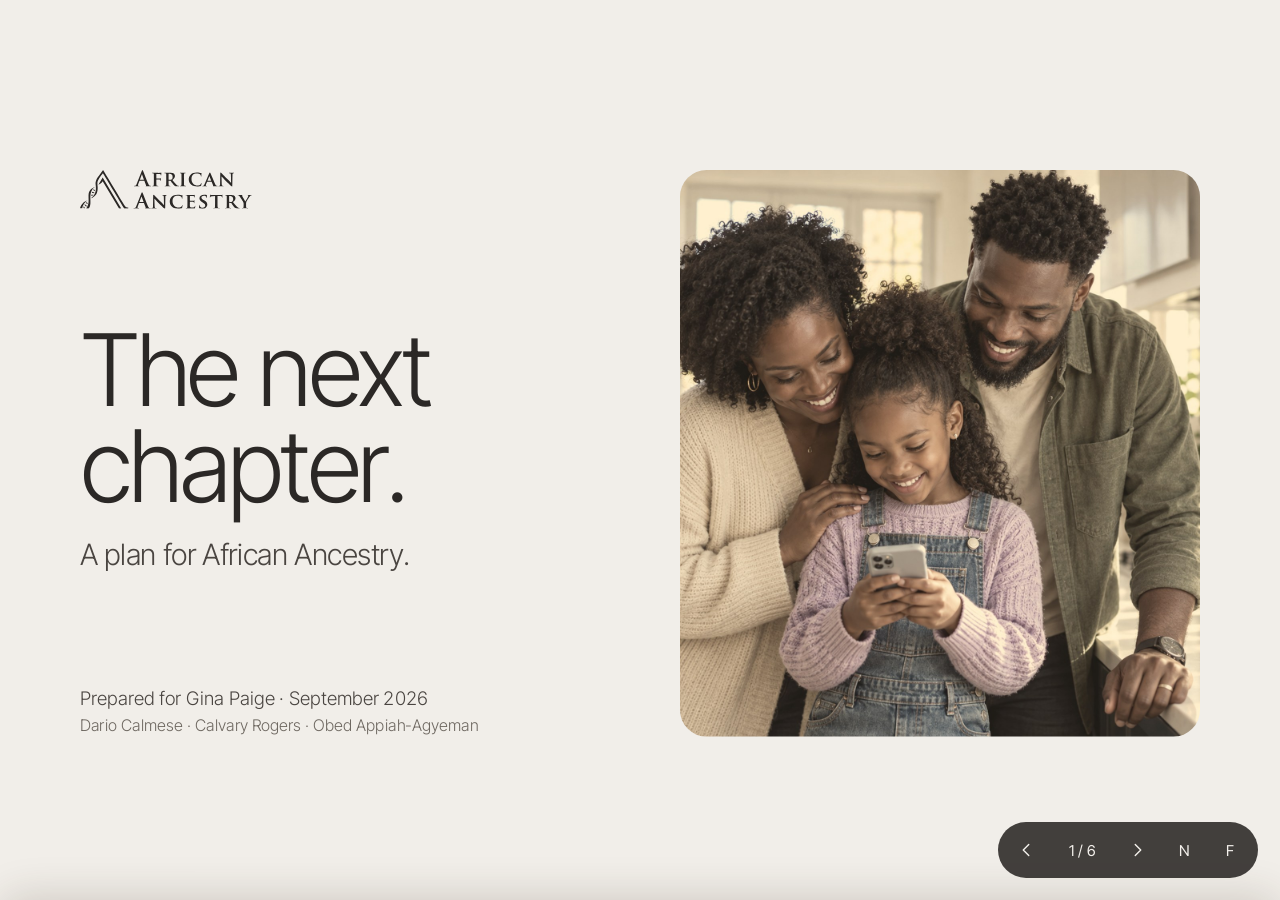
